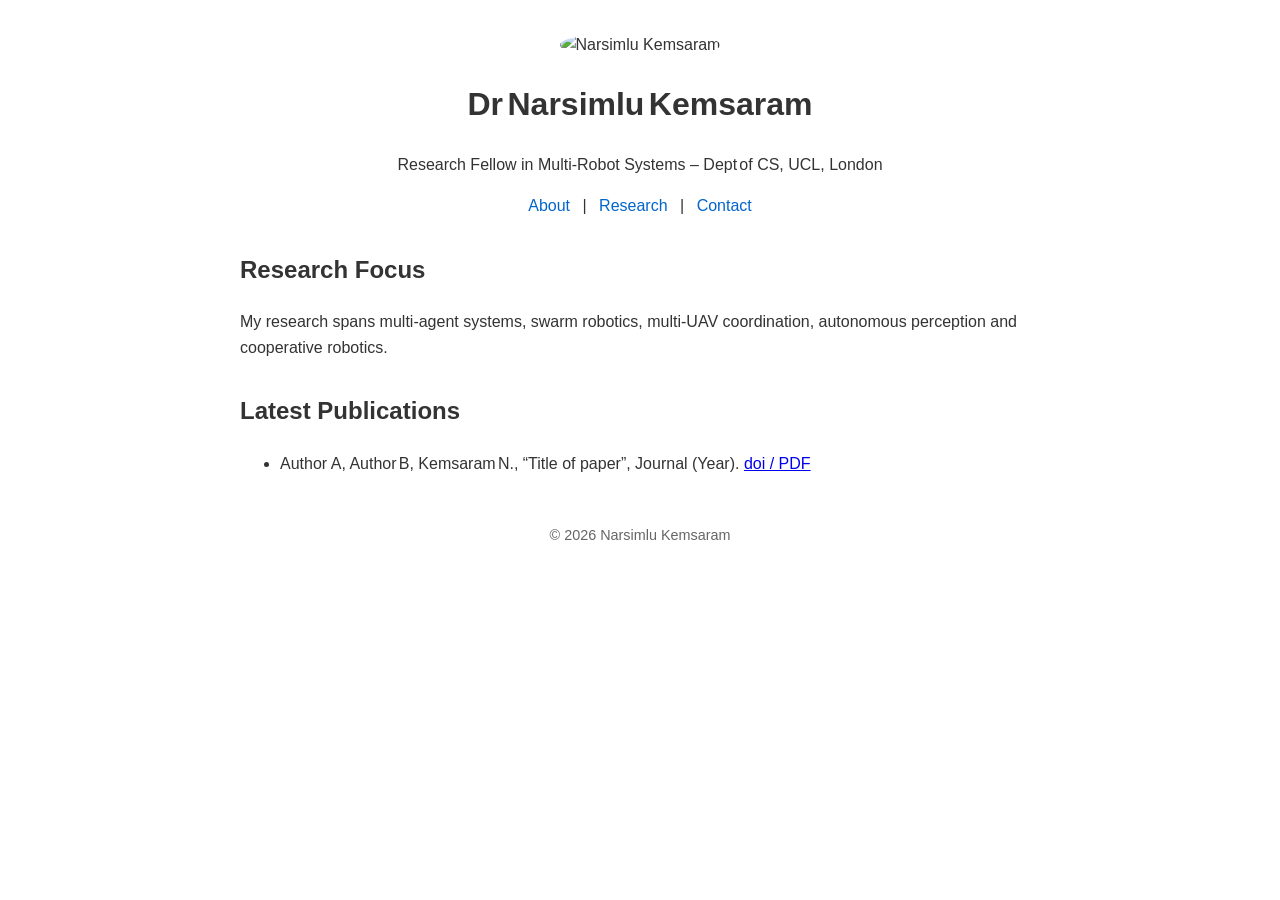
==== index.html @ c3eeff8c "Initial commit" ====
<!DOCTYPE html>
<html lang="en">
<head>
  <meta charset="UTF-8">
  <title>Dr Narsimlu Kemsaram – Research Fellow</title>
  <link rel="stylesheet" href="assets/css/style.css">
</head>
<body>
  <header>
    <img src="assets/img/profile.jpg" alt="Narsimlu Kemsaram" class="profile-photo">
    <h1>Dr Narsimlu Kemsaram</h1>
    <p>Research Fellow in Multi‑Robot Systems – Dept of CS, UCL, London</p>
    <nav>
      <a href="about.html">About</a> |
      <a href="research.html">Research</a> |
      <a href="contact.html">Contact</a>
    </nav>
  </header>
  <main>
    <section>
      <h2>Research Focus</h2>
      <p>My research spans multi-agent systems, swarm robotics, multi-UAV coordination, autonomous perception and cooperative robotics.</p>
    </section>
    <section>
      <h2>Latest Publications</h2>
      <ul>
        <li>Author A, Author B, Kemsaram N., “Title of paper”, Journal (Year). <a href="#">doi / PDF</a></li>
      </ul>
    </section>
  </main>
  <footer>
    &copy; <span id="year"></span> Narsimlu Kemsaram
    <script>document.getElementById('year').textContent = new Date().getFullYear();</script>
  </footer>
</body>
</html>
---- assets/css/style.css ----
body {
  max-width: 800px;
  margin: auto;
  font-family: Arial, sans-serif;
  line-height: 1.6;
  padding: 0 1rem;
  color: #333;
}
header {
  text-align: center;
  margin: 2rem 0;
}
.profile-photo {
  width: 150px;
  height: 150px;
  border-radius: 50%;
}
nav a {
  margin: 0 0.5rem;
  text-decoration: none;
  color: #0066cc;
}
nav a:hover {
  text-decoration: underline;
}
main section {
  margin-bottom: 2rem;
}
footer {
  text-align: center;
  margin: 3rem 0;
  font-size: 0.9rem;
  color: #666;
}
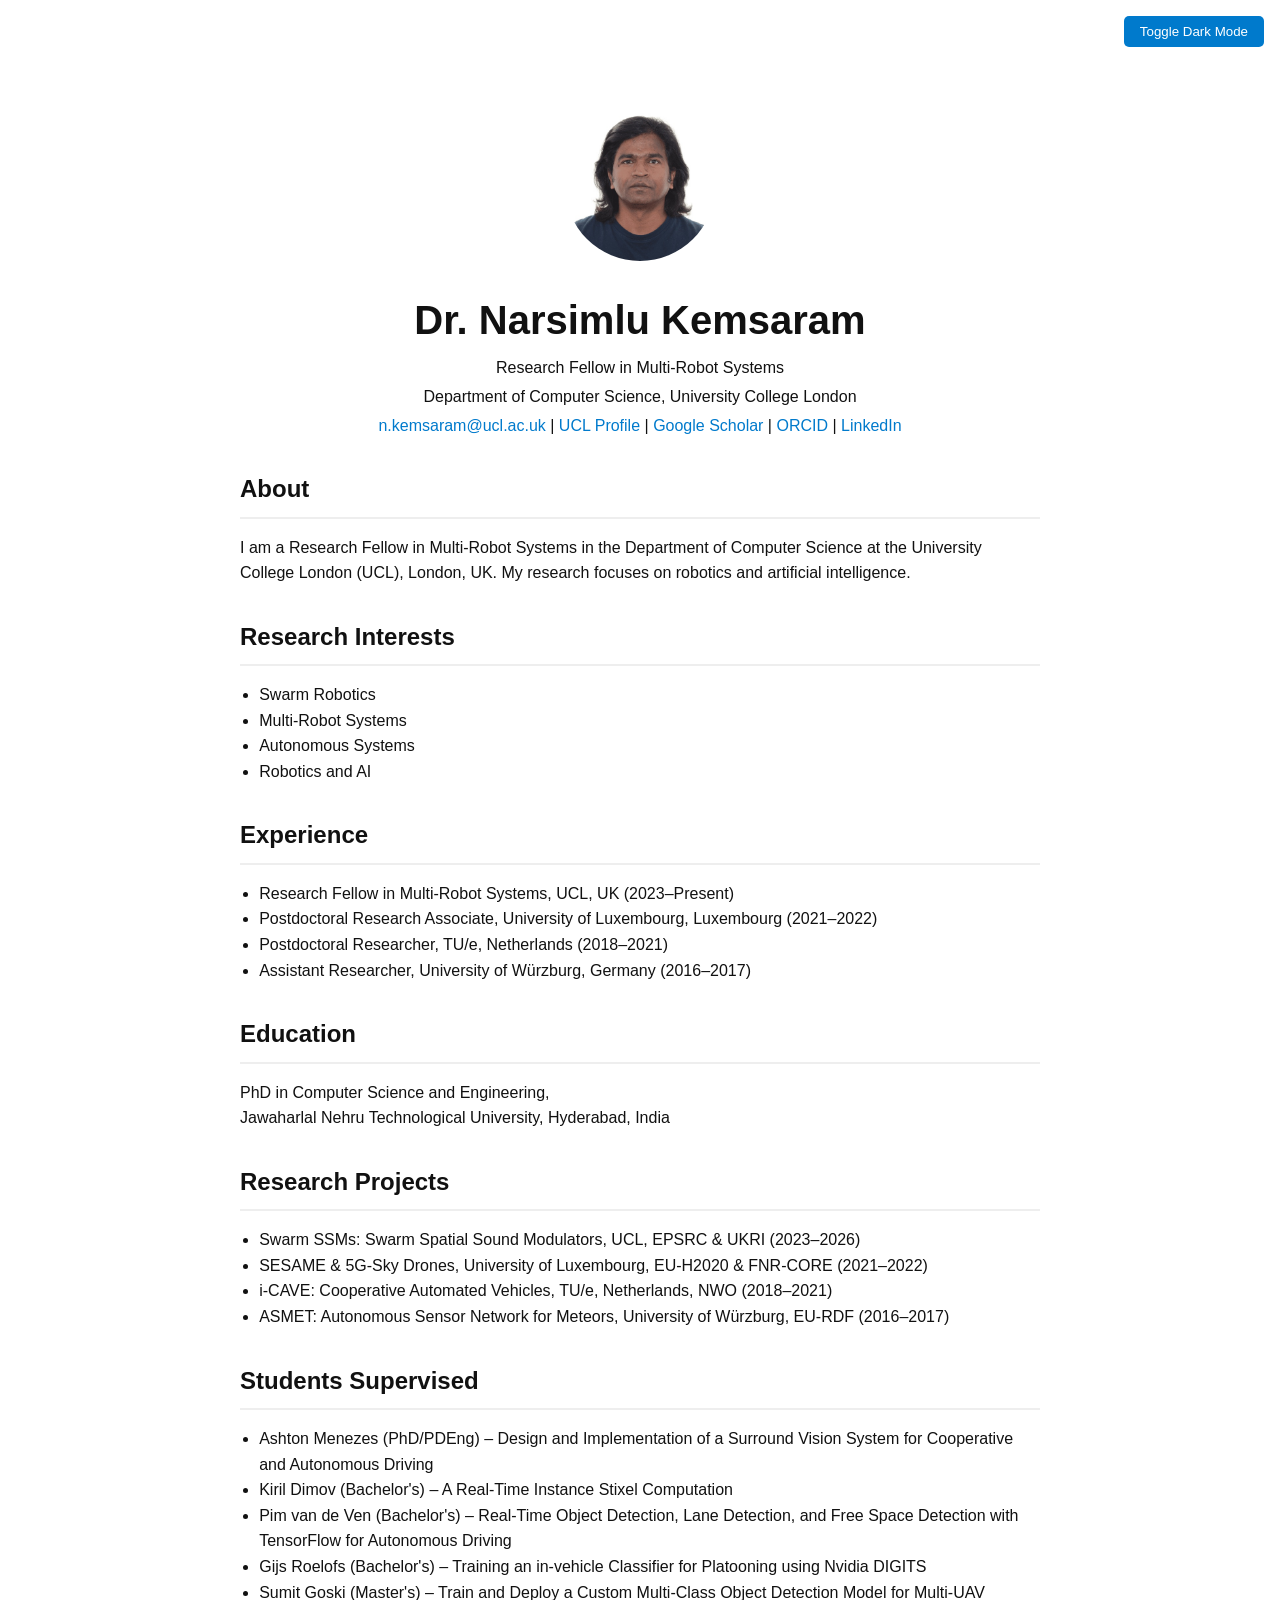
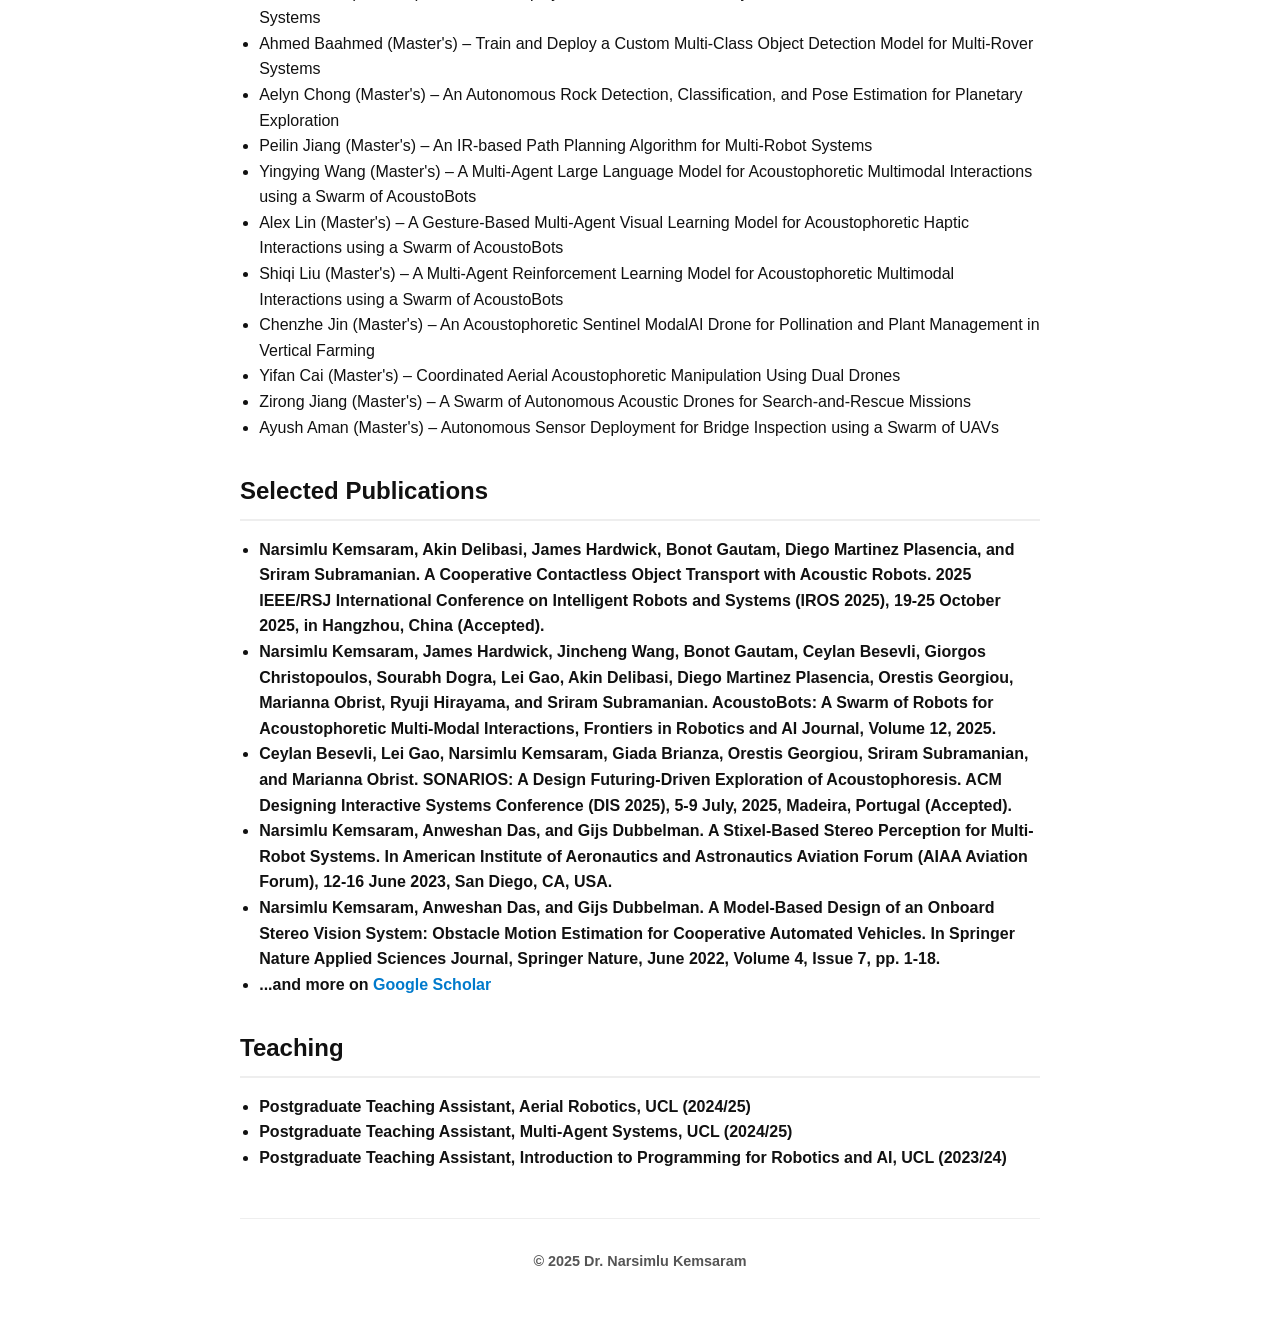
==== commit f2d06c09: "Full new site with dark mode, photo, students section" ====
--- a/index.html
+++ b/index.html
@@ -1,36 +1,128 @@
 <!DOCTYPE html>
 <html lang="en">
 <head>
-  <meta charset="UTF-8">
-  <title>Dr Narsimlu Kemsaram – Research Fellow</title>
-  <link rel="stylesheet" href="assets/css/style.css">
+  <meta charset="UTF-8" />
+  <meta name="viewport" content="width=device-width, initial-scale=1.0" />
+  <title>Dr. Narsimlu Kemsaram</title>
+  <link rel="stylesheet" href="style.css" />
 </head>
 <body>
-  <header>
-    <img src="assets/img/profile.jpg" alt="Narsimlu Kemsaram" class="profile-photo">
-    <h1>Dr Narsimlu Kemsaram</h1>
-    <p>Research Fellow in Multi‑Robot Systems – Dept of CS, UCL, London</p>
-    <nav>
-      <a href="about.html">About</a> |
-      <a href="research.html">Research</a> |
-      <a href="contact.html">Contact</a>
-    </nav>
-  </header>
-  <main>
+  <div class="toggle-container">
+    <button id="toggleButton">Toggle Dark Mode</button>
+  </div>
+
+  <div class="container">
+    <header>
+      <img src="profile.jpg" alt="Dr. Narsimlu Kemsaram" class="profile-photo">
+      <h1>Dr. Narsimlu Kemsaram</h1>
+      <p>Research Fellow in Multi-Robot Systems</p>
+      <p>Department of Computer Science, University College London</p>
+      <p>
+        <a href="mailto:n.kemsaram@ucl.ac.uk">n.kemsaram@ucl.ac.uk</a> |
+        <a href="https://profiles.ucl.ac.uk/93825-narsimlu-kemsaram">UCL Profile</a> |
+        <a href="https://scholar.google.com/citations?user=7NjIbL0AAAAJ&hl=en">Google Scholar</a> |
+        <a href="https://orcid.org/0000-0003-4672-6272">ORCID</a> |
+        <a href="https://www.linkedin.com/in/narsimlukemsaram/">LinkedIn</a>
+      </p>
+    </header>
+
     <section>
-      <h2>Research Focus</h2>
-      <p>My research spans multi-agent systems, swarm robotics, multi-UAV coordination, autonomous perception and cooperative robotics.</p>
+      <h2>About</h2>
+      <p>
+        I am a Research Fellow in Multi-Robot Systems in the Department of Computer Science at the University College London (UCL), London, UK. My research focuses on robotics and artificial intelligence.
+      </p>
     </section>
+
     <section>
-      <h2>Latest Publications</h2>
+      <h2>Research Interests</h2>
       <ul>
-        <li>Author A, Author B, Kemsaram N., “Title of paper”, Journal (Year). <a href="#">doi / PDF</a></li>
+        <li>Swarm Robotics</li>
+        <li>Multi-Robot Systems</li>
+        <li>Autonomous Systems</li>
+        <li>Robotics and AI</li>
       </ul>
     </section>
-  </main>
-  <footer>
-    &copy; <span id="year"></span> Narsimlu Kemsaram
-    <script>document.getElementById('year').textContent = new Date().getFullYear();</script>
-  </footer>
+
+    <section>
+      <h2>Experience</h2>
+      <ul>
+        <li>Research Fellow in Multi-Robot Systems, UCL, UK (2023–Present)</li>
+        <li>Postdoctoral Research Associate, University of Luxembourg, Luxembourg (2021–2022)</li>
+        <li>Postdoctoral Researcher, TU/e, Netherlands (2018–2021)</li>
+        <li>Assistant Researcher, University of Würzburg, Germany (2016–2017)</li>
+      </ul>
+    </section>
+
+    <section>
+      <h2>Education</h2>
+      <p>
+        PhD in Computer Science and Engineering,<br>
+        Jawaharlal Nehru Technological University, Hyderabad, India
+      </p>
+    </section>
+
+    <section>
+      <h2>Research Projects</h2>
+      <ul>
+        <li>Swarm SSMs: Swarm Spatial Sound Modulators, UCL, EPSRC & UKRI (2023–2026)</li>
+        <li>SESAME & 5G-Sky Drones, University of Luxembourg, EU-H2020 & FNR-CORE (2021–2022)</li>
+        <li>i-CAVE: Cooperative Automated Vehicles, TU/e, Netherlands, NWO (2018–2021)</li>
+        <li>ASMET: Autonomous Sensor Network for Meteors, University of Würzburg, EU-RDF (2016–2017)</li>
+      </ul>
+    </section>
+
+    <section>
+      <h2>Students Supervised</h2>
+      <ul>
+        <li>Ashton Menezes (PhD/PDEng) – Design and Implementation of a Surround Vision System for Cooperative and Autonomous Driving</li>
+        <li>Kiril Dimov (Bachelor's) – A Real-Time Instance Stixel Computation</li>
+        <li>Pim van de Ven (Bachelor's) – Real-Time Object Detection, Lane Detection, and Free Space Detection with TensorFlow for Autonomous Driving</li>
+        <li>Gijs Roelofs (Bachelor's) – Training an in-vehicle Classifier for Platooning using Nvidia DIGITS</li>
+        <li>Sumit Goski (Master's) – Train and Deploy a Custom Multi-Class Object Detection Model for Multi-UAV Systems</li>
+        <li>Ahmed Baahmed (Master's) – Train and Deploy a Custom Multi-Class Object Detection Model for Multi-Rover Systems</li>
+        <li>Aelyn Chong (Master's) – An Autonomous Rock Detection, Classification, and Pose Estimation for Planetary Exploration</li>
+        <li>Peilin Jiang (Master's) – An IR-based Path Planning Algorithm for Multi-Robot Systems</li>
+        <li>Yingying Wang (Master's) – A Multi-Agent Large Language Model for Acoustophoretic Multimodal Interactions using a Swarm of AcoustoBots</li>
+        <li>Alex Lin (Master's) – A Gesture-Based Multi-Agent Visual Learning Model for Acoustophoretic Haptic Interactions using a Swarm of AcoustoBots</li>
+        <li>Shiqi Liu (Master's) – A Multi-Agent Reinforcement Learning Model for Acoustophoretic Multimodal Interactions using a Swarm of AcoustoBots</li>
+        <li>Chenzhe Jin (Master's) – An Acoustophoretic Sentinel ModalAI Drone for Pollination and Plant Management in Vertical Farming</li>
+        <li>Yifan Cai (Master's) – Coordinated Aerial Acoustophoretic Manipulation Using Dual Drones</li>
+        <li>Zirong Jiang (Master's) – A Swarm of Autonomous Acoustic Drones for Search-and-Rescue Missions</li>
+        <li>Ayush Aman (Master's) – Autonomous Sensor Deployment for Bridge Inspection using a Swarm of UAVs</li>
+      </ul>
+    </section>
+
+    <section>
+      <h2>Selected Publications</h2>
+      <ul>
+        <li><strong>Narsimlu Kemsaram, Akin Delibasi, James Hardwick, Bonot Gautam, Diego Martinez Plasencia, and Sriram Subramanian. A Cooperative Contactless Object Transport with Acoustic Robots. 2025 IEEE/RSJ International Conference on Intelligent Robots and Systems (IROS 2025), 19-25 October 2025, in Hangzhou, China (Accepted).</li>
+        <li><strong>Narsimlu Kemsaram, James Hardwick, Jincheng Wang, Bonot Gautam, Ceylan Besevli, Giorgos Christopoulos, Sourabh Dogra, Lei Gao, Akin Delibasi, Diego Martinez Plasencia, Orestis Georgiou, Marianna Obrist, Ryuji Hirayama, and Sriram Subramanian. AcoustoBots: A Swarm of Robots for Acoustophoretic Multi-Modal Interactions, Frontiers in Robotics and AI Journal, Volume 12, 2025.</li>
+        <li><strong>Ceylan Besevli, Lei Gao, Narsimlu Kemsaram, Giada Brianza, Orestis Georgiou, Sriram Subramanian, and Marianna Obrist. SONARIOS: A Design Futuring-Driven Exploration of Acoustophoresis. ACM Designing Interactive Systems Conference (DIS 2025), 5-9 July, 2025, Madeira, Portugal (Accepted).</li>
+        <li><strong>Narsimlu Kemsaram, Anweshan Das, and Gijs Dubbelman. A Stixel-Based Stereo Perception for Multi-Robot Systems. In American Institute of Aeronautics and Astronautics Aviation Forum (AIAA Aviation Forum), 12-16 June 2023, San Diego, CA, USA.</li>
+        <li><strong>Narsimlu Kemsaram, Anweshan Das, and Gijs Dubbelman. A Model-Based Design of an Onboard Stereo Vision System: Obstacle Motion Estimation for Cooperative Automated Vehicles. In Springer Nature Applied Sciences Journal, Springer Nature, June 2022, Volume 4, Issue 7, pp. 1-18.</li>
+        <li><strong>...and more on <a href="https://scholar.google.com/citations?user=7NjIbL0AAAAJ&hl=en">Google Scholar</a></strong></li>
+      </ul>
+    </section>
+
+    <section>
+      <h2>Teaching</h2>
+      <ul>
+        <li>Postgraduate Teaching Assistant, Aerial Robotics, UCL (2024/25)</li>
+        <li>Postgraduate Teaching Assistant, Multi-Agent Systems, UCL (2024/25)</li>
+        <li>Postgraduate Teaching Assistant, Introduction to Programming for Robotics and AI, UCL (2023/24)</li>
+      </ul>
+    </section>
+
+    <footer>
+      <p>&copy; 2025 Dr. Narsimlu Kemsaram</p>
+    </footer>
+  </div>
+
+  <script>
+    const toggleButton = document.getElementById('toggleButton');
+    toggleButton.addEventListener('click', () => {
+      document.body.classList.toggle('dark-mode');
+    });
+  </script>
 </body>
-</html>
+</html>
--- a/style.css
+++ b/style.css
@@ -0,0 +1,103 @@
+body {
+  font-family: Arial, Helvetica, sans-serif;
+  background: #ffffff;
+  color: #111111;
+  line-height: 1.6;
+  margin: 0;
+  padding: 0;
+  transition: background 0.3s, color 0.3s;
+}
+
+a {
+  color: #007acc;
+  text-decoration: none;
+}
+
+a:hover {
+  text-decoration: underline;
+}
+
+.container {
+  max-width: 800px;
+  margin: 2rem auto;
+  padding: 1rem;
+}
+
+header {
+  text-align: center;
+  margin-bottom: 2rem;
+}
+
+header h1 {
+  margin: 0.2rem 0;
+  font-size: 2.5rem;
+}
+
+header p {
+  margin: 0.2rem 0;
+  font-size: 1rem;
+}
+
+.profile-photo {
+  max-width: 150px;
+  border-radius: 50%;
+  margin-bottom: 1rem;
+}
+
+section {
+  margin-bottom: 2rem;
+}
+
+section h2 {
+  border-bottom: 2px solid #eee;
+  padding-bottom: 0.5rem;
+  margin-bottom: 1rem;
+}
+
+ul {
+  padding-left: 1.2rem;
+}
+
+footer {
+  text-align: center;
+  margin-top: 3rem;
+  padding-top: 1rem;
+  border-top: 1px solid #eee;
+  font-size: 0.9rem;
+  color: #555;
+}
+
+.toggle-container {
+  text-align: right;
+  padding: 1rem;
+}
+
+#toggleButton {
+  background: #007acc;
+  color: white;
+  border: none;
+  padding: 0.5rem 1rem;
+  cursor: pointer;
+  border-radius: 5px;
+}
+
+#toggleButton:hover {
+  background: #005f99;
+}
+
+body.dark-mode {
+  background: #121212;
+  color: #e0e0e0;
+}
+
+body.dark-mode a {
+  color: #66ccff;
+}
+
+body.dark-mode section h2 {
+  border-bottom: 2px solid #333;
+}
+
+body.dark-mode footer {
+  color: #aaa;
+}
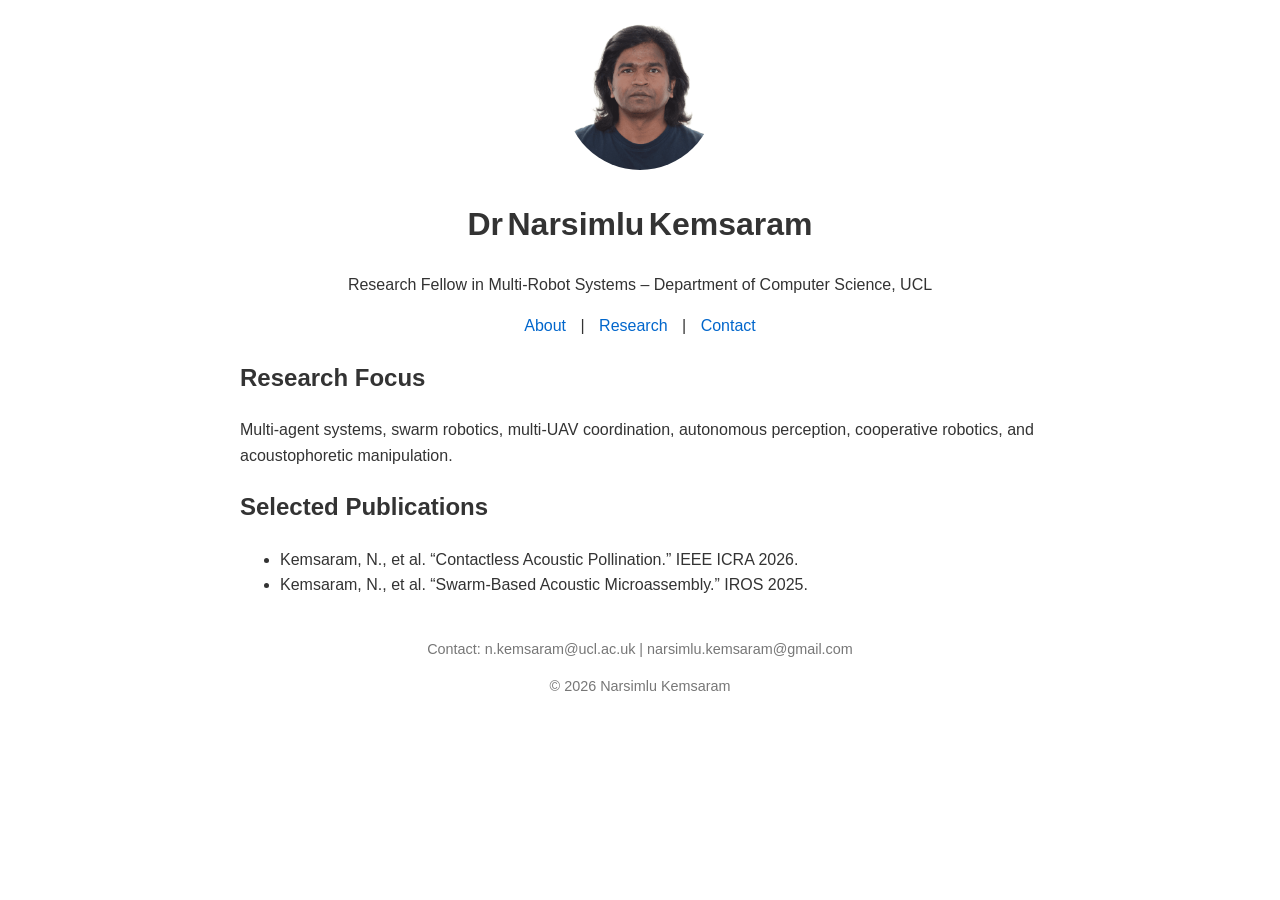
==== commit 26ed6d9f: "Add personal website homepage" ====
--- a/index.html
+++ b/index.html
@@ -1,128 +1,38 @@
 <!DOCTYPE html>
 <html lang="en">
 <head>
-  <meta charset="UTF-8" />
-  <meta name="viewport" content="width=device-width, initial-scale=1.0" />
-  <title>Dr. Narsimlu Kemsaram</title>
-  <link rel="stylesheet" href="style.css" />
+  <meta charset="UTF-8">
+  <title>Dr Narsimlu Kemsaram – Research Fellow</title>
+  <link rel="stylesheet" href="assets/css/style.css">
 </head>
 <body>
-  <div class="toggle-container">
-    <button id="toggleButton">Toggle Dark Mode</button>
-  </div>
-
-  <div class="container">
-    <header>
-      <img src="profile.jpg" alt="Dr. Narsimlu Kemsaram" class="profile-photo">
-      <h1>Dr. Narsimlu Kemsaram</h1>
-      <p>Research Fellow in Multi-Robot Systems</p>
-      <p>Department of Computer Science, University College London</p>
-      <p>
-        <a href="mailto:n.kemsaram@ucl.ac.uk">n.kemsaram@ucl.ac.uk</a> |
-        <a href="https://profiles.ucl.ac.uk/93825-narsimlu-kemsaram">UCL Profile</a> |
-        <a href="https://scholar.google.com/citations?user=7NjIbL0AAAAJ&hl=en">Google Scholar</a> |
-        <a href="https://orcid.org/0000-0003-4672-6272">ORCID</a> |
-        <a href="https://www.linkedin.com/in/narsimlukemsaram/">LinkedIn</a>
-      </p>
-    </header>
-
+  <header>
+    <img src="assets/img/profile.jpg" alt="Narsimlu Kemsaram" class="profile-photo">
+    <h1>Dr Narsimlu Kemsaram</h1>
+    <p>Research Fellow in Multi‑Robot Systems – Department of Computer Science, UCL</p>
+    <nav>
+      <a href="#">About</a> |
+      <a href="#">Research</a> |
+      <a href="#">Contact</a>
+    </nav>
+  </header>
+  <main>
     <section>
-      <h2>About</h2>
-      <p>
-        I am a Research Fellow in Multi-Robot Systems in the Department of Computer Science at the University College London (UCL), London, UK. My research focuses on robotics and artificial intelligence.
-      </p>
+      <h2>Research Focus</h2>
+      <p>Multi-agent systems, swarm robotics, multi-UAV coordination, autonomous perception, cooperative robotics, and acoustophoretic manipulation.</p>
     </section>
-
-    <section>
-      <h2>Research Interests</h2>
-      <ul>
-        <li>Swarm Robotics</li>
-        <li>Multi-Robot Systems</li>
-        <li>Autonomous Systems</li>
-        <li>Robotics and AI</li>
-      </ul>
-    </section>
-
-    <section>
-      <h2>Experience</h2>
-      <ul>
-        <li>Research Fellow in Multi-Robot Systems, UCL, UK (2023–Present)</li>
-        <li>Postdoctoral Research Associate, University of Luxembourg, Luxembourg (2021–2022)</li>
-        <li>Postdoctoral Researcher, TU/e, Netherlands (2018–2021)</li>
-        <li>Assistant Researcher, University of Würzburg, Germany (2016–2017)</li>
-      </ul>
-    </section>
-
-    <section>
-      <h2>Education</h2>
-      <p>
-        PhD in Computer Science and Engineering,<br>
-        Jawaharlal Nehru Technological University, Hyderabad, India
-      </p>
-    </section>
-
-    <section>
-      <h2>Research Projects</h2>
-      <ul>
-        <li>Swarm SSMs: Swarm Spatial Sound Modulators, UCL, EPSRC & UKRI (2023–2026)</li>
-        <li>SESAME & 5G-Sky Drones, University of Luxembourg, EU-H2020 & FNR-CORE (2021–2022)</li>
-        <li>i-CAVE: Cooperative Automated Vehicles, TU/e, Netherlands, NWO (2018–2021)</li>
-        <li>ASMET: Autonomous Sensor Network for Meteors, University of Würzburg, EU-RDF (2016–2017)</li>
-      </ul>
-    </section>
-
-    <section>
-      <h2>Students Supervised</h2>
-      <ul>
-        <li>Ashton Menezes (PhD/PDEng) – Design and Implementation of a Surround Vision System for Cooperative and Autonomous Driving</li>
-        <li>Kiril Dimov (Bachelor's) – A Real-Time Instance Stixel Computation</li>
-        <li>Pim van de Ven (Bachelor's) – Real-Time Object Detection, Lane Detection, and Free Space Detection with TensorFlow for Autonomous Driving</li>
-        <li>Gijs Roelofs (Bachelor's) – Training an in-vehicle Classifier for Platooning using Nvidia DIGITS</li>
-        <li>Sumit Goski (Master's) – Train and Deploy a Custom Multi-Class Object Detection Model for Multi-UAV Systems</li>
-        <li>Ahmed Baahmed (Master's) – Train and Deploy a Custom Multi-Class Object Detection Model for Multi-Rover Systems</li>
-        <li>Aelyn Chong (Master's) – An Autonomous Rock Detection, Classification, and Pose Estimation for Planetary Exploration</li>
-        <li>Peilin Jiang (Master's) – An IR-based Path Planning Algorithm for Multi-Robot Systems</li>
-        <li>Yingying Wang (Master's) – A Multi-Agent Large Language Model for Acoustophoretic Multimodal Interactions using a Swarm of AcoustoBots</li>
-        <li>Alex Lin (Master's) – A Gesture-Based Multi-Agent Visual Learning Model for Acoustophoretic Haptic Interactions using a Swarm of AcoustoBots</li>
-        <li>Shiqi Liu (Master's) – A Multi-Agent Reinforcement Learning Model for Acoustophoretic Multimodal Interactions using a Swarm of AcoustoBots</li>
-        <li>Chenzhe Jin (Master's) – An Acoustophoretic Sentinel ModalAI Drone for Pollination and Plant Management in Vertical Farming</li>
-        <li>Yifan Cai (Master's) – Coordinated Aerial Acoustophoretic Manipulation Using Dual Drones</li>
-        <li>Zirong Jiang (Master's) – A Swarm of Autonomous Acoustic Drones for Search-and-Rescue Missions</li>
-        <li>Ayush Aman (Master's) – Autonomous Sensor Deployment for Bridge Inspection using a Swarm of UAVs</li>
-      </ul>
-    </section>
-
     <section>
       <h2>Selected Publications</h2>
       <ul>
-        <li><strong>Narsimlu Kemsaram, Akin Delibasi, James Hardwick, Bonot Gautam, Diego Martinez Plasencia, and Sriram Subramanian. A Cooperative Contactless Object Transport with Acoustic Robots. 2025 IEEE/RSJ International Conference on Intelligent Robots and Systems (IROS 2025), 19-25 October 2025, in Hangzhou, China (Accepted).</li>
-        <li><strong>Narsimlu Kemsaram, James Hardwick, Jincheng Wang, Bonot Gautam, Ceylan Besevli, Giorgos Christopoulos, Sourabh Dogra, Lei Gao, Akin Delibasi, Diego Martinez Plasencia, Orestis Georgiou, Marianna Obrist, Ryuji Hirayama, and Sriram Subramanian. AcoustoBots: A Swarm of Robots for Acoustophoretic Multi-Modal Interactions, Frontiers in Robotics and AI Journal, Volume 12, 2025.</li>
-        <li><strong>Ceylan Besevli, Lei Gao, Narsimlu Kemsaram, Giada Brianza, Orestis Georgiou, Sriram Subramanian, and Marianna Obrist. SONARIOS: A Design Futuring-Driven Exploration of Acoustophoresis. ACM Designing Interactive Systems Conference (DIS 2025), 5-9 July, 2025, Madeira, Portugal (Accepted).</li>
-        <li><strong>Narsimlu Kemsaram, Anweshan Das, and Gijs Dubbelman. A Stixel-Based Stereo Perception for Multi-Robot Systems. In American Institute of Aeronautics and Astronautics Aviation Forum (AIAA Aviation Forum), 12-16 June 2023, San Diego, CA, USA.</li>
-        <li><strong>Narsimlu Kemsaram, Anweshan Das, and Gijs Dubbelman. A Model-Based Design of an Onboard Stereo Vision System: Obstacle Motion Estimation for Cooperative Automated Vehicles. In Springer Nature Applied Sciences Journal, Springer Nature, June 2022, Volume 4, Issue 7, pp. 1-18.</li>
-        <li><strong>...and more on <a href="https://scholar.google.com/citations?user=7NjIbL0AAAAJ&hl=en">Google Scholar</a></strong></li>
+        <li>Kemsaram, N., et al. “Contactless Acoustic Pollination.” IEEE ICRA 2026.</li>
+        <li>Kemsaram, N., et al. “Swarm-Based Acoustic Microassembly.” IROS 2025.</li>
       </ul>
     </section>
-
-    <section>
-      <h2>Teaching</h2>
-      <ul>
-        <li>Postgraduate Teaching Assistant, Aerial Robotics, UCL (2024/25)</li>
-        <li>Postgraduate Teaching Assistant, Multi-Agent Systems, UCL (2024/25)</li>
-        <li>Postgraduate Teaching Assistant, Introduction to Programming for Robotics and AI, UCL (2023/24)</li>
-      </ul>
-    </section>
-
-    <footer>
-      <p>&copy; 2025 Dr. Narsimlu Kemsaram</p>
-    </footer>
-  </div>
-
-  <script>
-    const toggleButton = document.getElementById('toggleButton');
-    toggleButton.addEventListener('click', () => {
-      document.body.classList.toggle('dark-mode');
-    });
-  </script>
+  </main>
+  <footer>
+    <p>Contact: n.kemsaram@ucl.ac.uk | narsimlu.kemsaram@gmail.com</p>
+    <p>&copy; <span id="year"></span> Narsimlu Kemsaram</p>
+    <script>document.getElementById('year').textContent = new Date().getFullYear();</script>
+  </footer>
 </body>
-</html>+</html>
--- a/assets/css/style.css
+++ b/assets/css/style.css
@@ -0,0 +1,33 @@
+body {
+  font-family: Arial, sans-serif;
+  line-height: 1.6;
+  max-width: 800px;
+  margin: auto;
+  padding: 20px;
+  color: #333;
+}
+header {
+  text-align: center;
+}
+.profile-photo {
+  width: 150px;
+  height: 150px;
+  border-radius: 50%;
+}
+nav a {
+  margin: 0 10px;
+  text-decoration: none;
+  color: #0066cc;
+}
+nav a:hover {
+  text-decoration: underline;
+}
+section {
+  margin-bottom: 20px;
+}
+footer {
+  text-align: center;
+  margin-top: 40px;
+  font-size: 0.9em;
+  color: #777;
+}
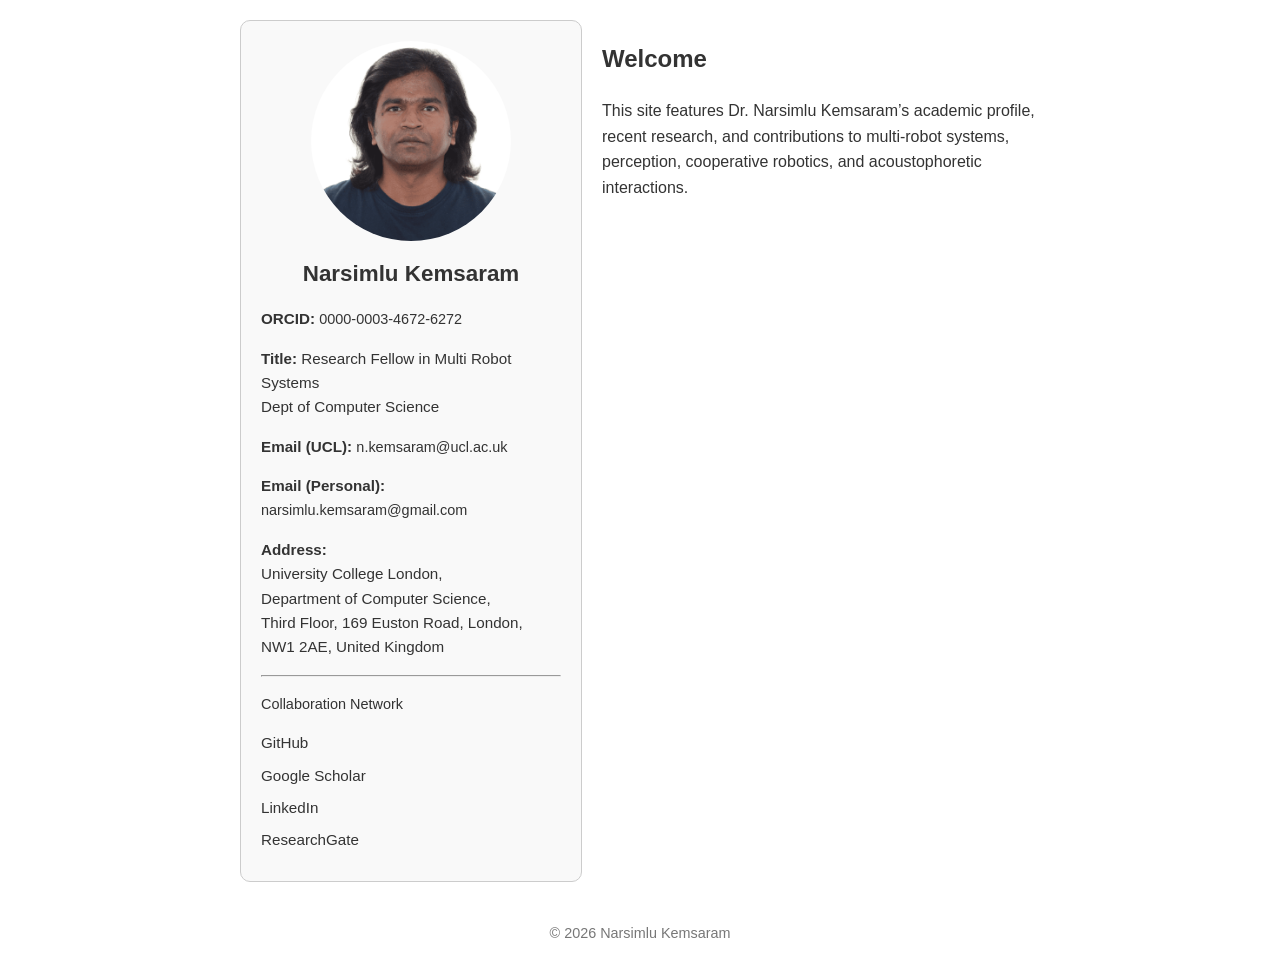
==== commit 8ffd5f46: "Updated homepage with sidebar info" ====
--- a/index.html
+++ b/index.html
@@ -4,33 +4,74 @@
   <meta charset="UTF-8">
   <title>Dr Narsimlu Kemsaram – Research Fellow</title>
   <link rel="stylesheet" href="assets/css/style.css">
+  <style>
+    .container {
+      display: flex;
+      flex-direction: row;
+      gap: 20px;
+    }
+    .sidebar {
+      flex: 0 0 300px;
+      border: 1px solid #ccc;
+      padding: 20px;
+      border-radius: 10px;
+      background-color: #f9f9f9;
+    }
+    .main {
+      flex: 1;
+    }
+    .profile-photo {
+      width: 200px;
+      height: 200px;
+      border-radius: 50%;
+      display: block;
+      margin: auto;
+    }
+    .sidebar h1 {
+      text-align: center;
+      font-size: 1.4em;
+    }
+    .sidebar p, .sidebar a {
+      font-size: 0.95em;
+      color: #333;
+      text-decoration: none;
+    }
+    .sidebar a:hover {
+      text-decoration: underline;
+    }
+    .icon-link {
+      display: flex;
+      align-items: center;
+      gap: 8px;
+      margin-bottom: 8px;
+    }
+  </style>
 </head>
 <body>
-  <header>
-    <img src="assets/img/profile.jpg" alt="Narsimlu Kemsaram" class="profile-photo">
-    <h1>Dr Narsimlu Kemsaram</h1>
-    <p>Research Fellow in Multi‑Robot Systems – Department of Computer Science, UCL</p>
-    <nav>
-      <a href="#">About</a> |
-      <a href="#">Research</a> |
-      <a href="#">Contact</a>
-    </nav>
-  </header>
-  <main>
-    <section>
-      <h2>Research Focus</h2>
-      <p>Multi-agent systems, swarm robotics, multi-UAV coordination, autonomous perception, cooperative robotics, and acoustophoretic manipulation.</p>
-    </section>
-    <section>
-      <h2>Selected Publications</h2>
-      <ul>
-        <li>Kemsaram, N., et al. “Contactless Acoustic Pollination.” IEEE ICRA 2026.</li>
-        <li>Kemsaram, N., et al. “Swarm-Based Acoustic Microassembly.” IROS 2025.</li>
-      </ul>
-    </section>
-  </main>
-  <footer>
-    <p>Contact: n.kemsaram@ucl.ac.uk | narsimlu.kemsaram@gmail.com</p>
+  <div class="container">
+    <div class="sidebar">
+      <img src="assets/img/profile.jpg" alt="Narsimlu Kemsaram" class="profile-photo">
+      <h1>Narsimlu Kemsaram</h1>
+      <p><strong>ORCID:</strong> <a href="https://orcid.org/0000-0003-4672-6272" target="_blank">0000-0003-4672-6272</a></p>
+      <p><strong>Title:</strong> Research Fellow in Multi Robot Systems<br>Dept of Computer Science</p>
+      <p><strong>Email (UCL):</strong> <a href="mailto:n.kemsaram@ucl.ac.uk">n.kemsaram@ucl.ac.uk</a></p>
+      <p><strong>Email (Personal):</strong> <a href="mailto:narsimlu.kemsaram@gmail.com">narsimlu.kemsaram@gmail.com</a></p>
+      <p><strong>Address:</strong><br>University College London,<br>Department of Computer Science,<br>Third Floor, 169 Euston Road, London,<br>NW1 2AE, United Kingdom</p>
+      <hr>
+      <p><a href="#">Collaboration Network</a></p>
+      <div class="icon-link"><a href="https://github.com/narsimlukemsaram" target="_blank">GitHub</a></div>
+      <div class="icon-link"><a href="https://scholar.google.com/citations?user=narsimlu" target="_blank">Google Scholar</a></div>
+      <div class="icon-link"><a href="https://www.linkedin.com/in/narsimlu-kemsaram/" target="_blank">LinkedIn</a></div>
+      <div class="icon-link"><a href="https://www.researchgate.net/profile/Narsimlu-Kemsaram" target="_blank">ResearchGate</a></div>
+    </div>
+
+    <div class="main">
+      <h2>Welcome</h2>
+      <p>This site features Dr. Narsimlu Kemsaram’s academic profile, recent research, and contributions to multi-robot systems, perception, cooperative robotics, and acoustophoretic interactions.</p>
+    </div>
+  </div>
+
+  <footer style="text-align:center; margin-top:40px;">
     <p>&copy; <span id="year"></span> Narsimlu Kemsaram</p>
     <script>document.getElementById('year').textContent = new Date().getFullYear();</script>
   </footer>
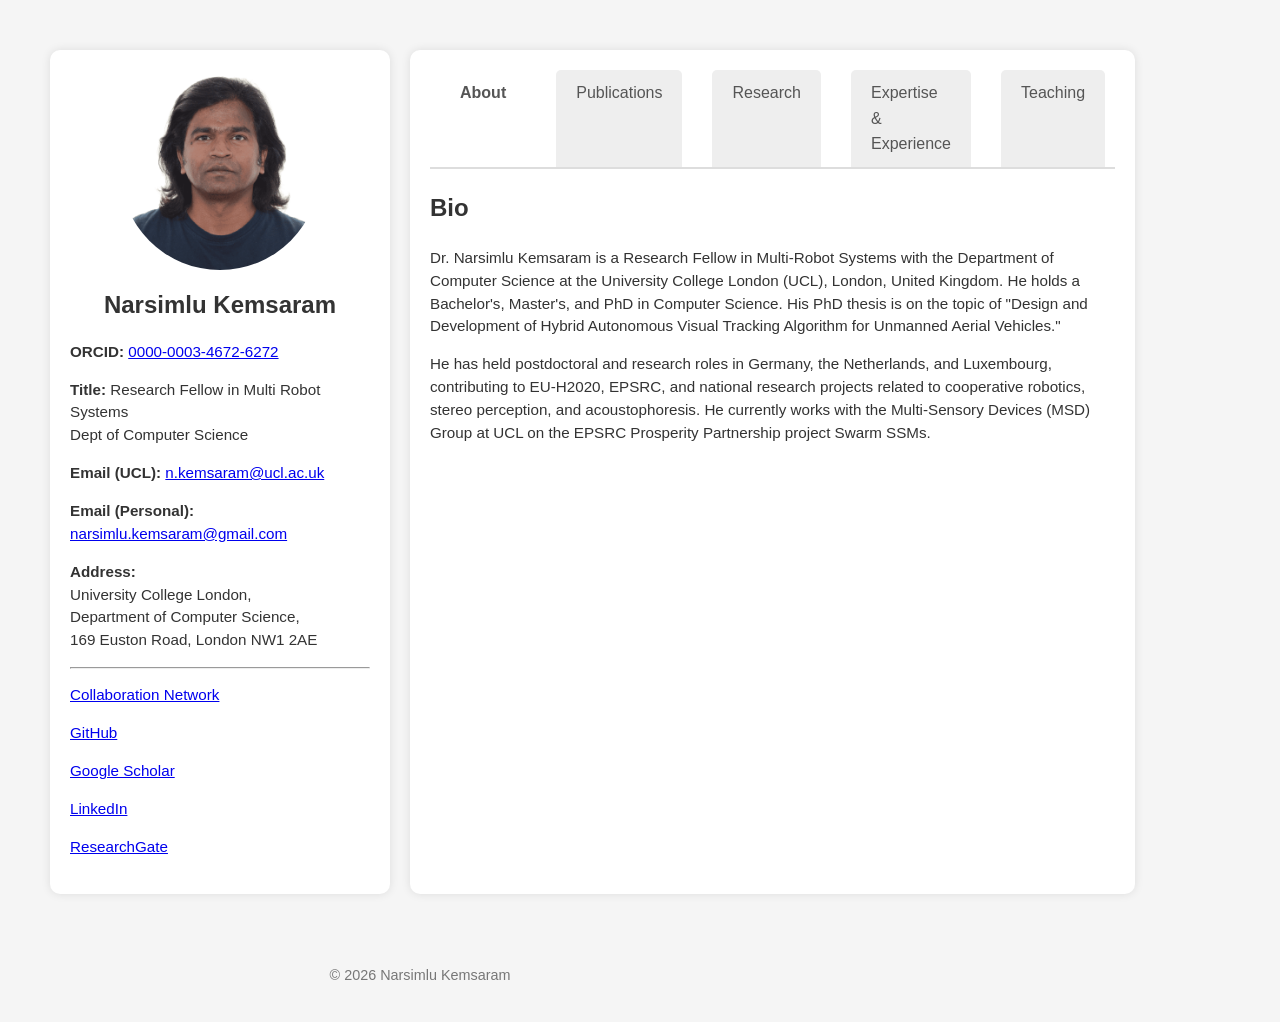
==== commit dcc49cc1: "Updated homepage with sidebar info" ====
--- a/index.html
+++ b/index.html
@@ -5,20 +5,30 @@
   <title>Dr Narsimlu Kemsaram – Research Fellow</title>
   <link rel="stylesheet" href="assets/css/style.css">
   <style>
+    body {
+      font-family: Arial, sans-serif;
+      margin: 0;
+      background-color: #f5f5f5;
+    }
     .container {
       display: flex;
       flex-direction: row;
       gap: 20px;
+      padding: 30px;
     }
     .sidebar {
       flex: 0 0 300px;
-      border: 1px solid #ccc;
+      background: white;
       padding: 20px;
       border-radius: 10px;
-      background-color: #f9f9f9;
+      box-shadow: 0 0 10px rgba(0,0,0,0.1);
     }
     .main {
       flex: 1;
+      background: white;
+      padding: 20px;
+      border-radius: 10px;
+      box-shadow: 0 0 10px rgba(0,0,0,0.1);
     }
     .profile-photo {
       width: 200px;
@@ -27,23 +37,31 @@
       display: block;
       margin: auto;
     }
-    .sidebar h1 {
+    nav.tabs {
+      display: flex;
+      gap: 10px;
+      margin-bottom: 20px;
+      border-bottom: 2px solid #ddd;
+    }
+    nav.tabs a {
+      padding: 10px 20px;
+      text-decoration: none;
+      color: #555;
+      border-radius: 5px 5px 0 0;
+      background: #eee;
+    }
+    nav.tabs a.active {
+      background: #fff;
+      border-bottom: 2px solid white;
+      font-weight: bold;
+    }
+    h1 {
+      font-size: 1.5em;
       text-align: center;
-      font-size: 1.4em;
     }
-    .sidebar p, .sidebar a {
+    .main p, .sidebar p {
       font-size: 0.95em;
-      color: #333;
-      text-decoration: none;
-    }
-    .sidebar a:hover {
-      text-decoration: underline;
-    }
-    .icon-link {
-      display: flex;
-      align-items: center;
-      gap: 8px;
-      margin-bottom: 8px;
+      line-height: 1.5;
     }
   </style>
 </head>
@@ -56,21 +74,29 @@
       <p><strong>Title:</strong> Research Fellow in Multi Robot Systems<br>Dept of Computer Science</p>
       <p><strong>Email (UCL):</strong> <a href="mailto:n.kemsaram@ucl.ac.uk">n.kemsaram@ucl.ac.uk</a></p>
       <p><strong>Email (Personal):</strong> <a href="mailto:narsimlu.kemsaram@gmail.com">narsimlu.kemsaram@gmail.com</a></p>
-      <p><strong>Address:</strong><br>University College London,<br>Department of Computer Science,<br>Third Floor, 169 Euston Road, London,<br>NW1 2AE, United Kingdom</p>
+      <p><strong>Address:</strong><br>University College London,<br>Department of Computer Science,<br>169 Euston Road, London NW1 2AE</p>
       <hr>
       <p><a href="#">Collaboration Network</a></p>
-      <div class="icon-link"><a href="https://github.com/narsimlukemsaram" target="_blank">GitHub</a></div>
-      <div class="icon-link"><a href="https://scholar.google.com/citations?user=narsimlu" target="_blank">Google Scholar</a></div>
-      <div class="icon-link"><a href="https://www.linkedin.com/in/narsimlu-kemsaram/" target="_blank">LinkedIn</a></div>
-      <div class="icon-link"><a href="https://www.researchgate.net/profile/Narsimlu-Kemsaram" target="_blank">ResearchGate</a></div>
+      <p><a href="https://github.com/narsimlukemsaram" target="_blank">GitHub</a></p>
+      <p><a href="https://scholar.google.com/citations?user=narsimlu" target="_blank">Google Scholar</a></p>
+      <p><a href="https://www.linkedin.com/in/narsimlu-kemsaram/" target="_blank">LinkedIn</a></p>
+      <p><a href="https://www.researchgate.net/profile/Narsimlu-Kemsaram" target="_blank">ResearchGate</a></p>
     </div>
-
     <div class="main">
-      <h2>Welcome</h2>
-      <p>This site features Dr. Narsimlu Kemsaram’s academic profile, recent research, and contributions to multi-robot systems, perception, cooperative robotics, and acoustophoretic interactions.</p>
+      <nav class="tabs">
+        <a href="#" class="active">About</a>
+        <a href="publications.html">Publications</a>
+        <a href="#">Research</a>
+        <a href="#">Expertise & Experience</a>
+        <a href="#">Teaching</a>
+      </nav>
+      <section>
+        <h2>Bio</h2>
+        <p>Dr. Narsimlu Kemsaram is a Research Fellow in Multi-Robot Systems with the Department of Computer Science at the University College London (UCL), London, United Kingdom. He holds a Bachelor's, Master's, and PhD in Computer Science. His PhD thesis is on the topic of "Design and Development of Hybrid Autonomous Visual Tracking Algorithm for Unmanned Aerial Vehicles."</p>
+        <p>He has held postdoctoral and research roles in Germany, the Netherlands, and Luxembourg, contributing to EU-H2020, EPSRC, and national research projects related to cooperative robotics, stereo perception, and acoustophoresis. He currently works with the Multi-Sensory Devices (MSD) Group at UCL on the EPSRC Prosperity Partnership project Swarm SSMs.</p>
+      </section>
     </div>
   </div>
-
   <footer style="text-align:center; margin-top:40px;">
     <p>&copy; <span id="year"></span> Narsimlu Kemsaram</p>
     <script>document.getElementById('year').textContent = new Date().getFullYear();</script>
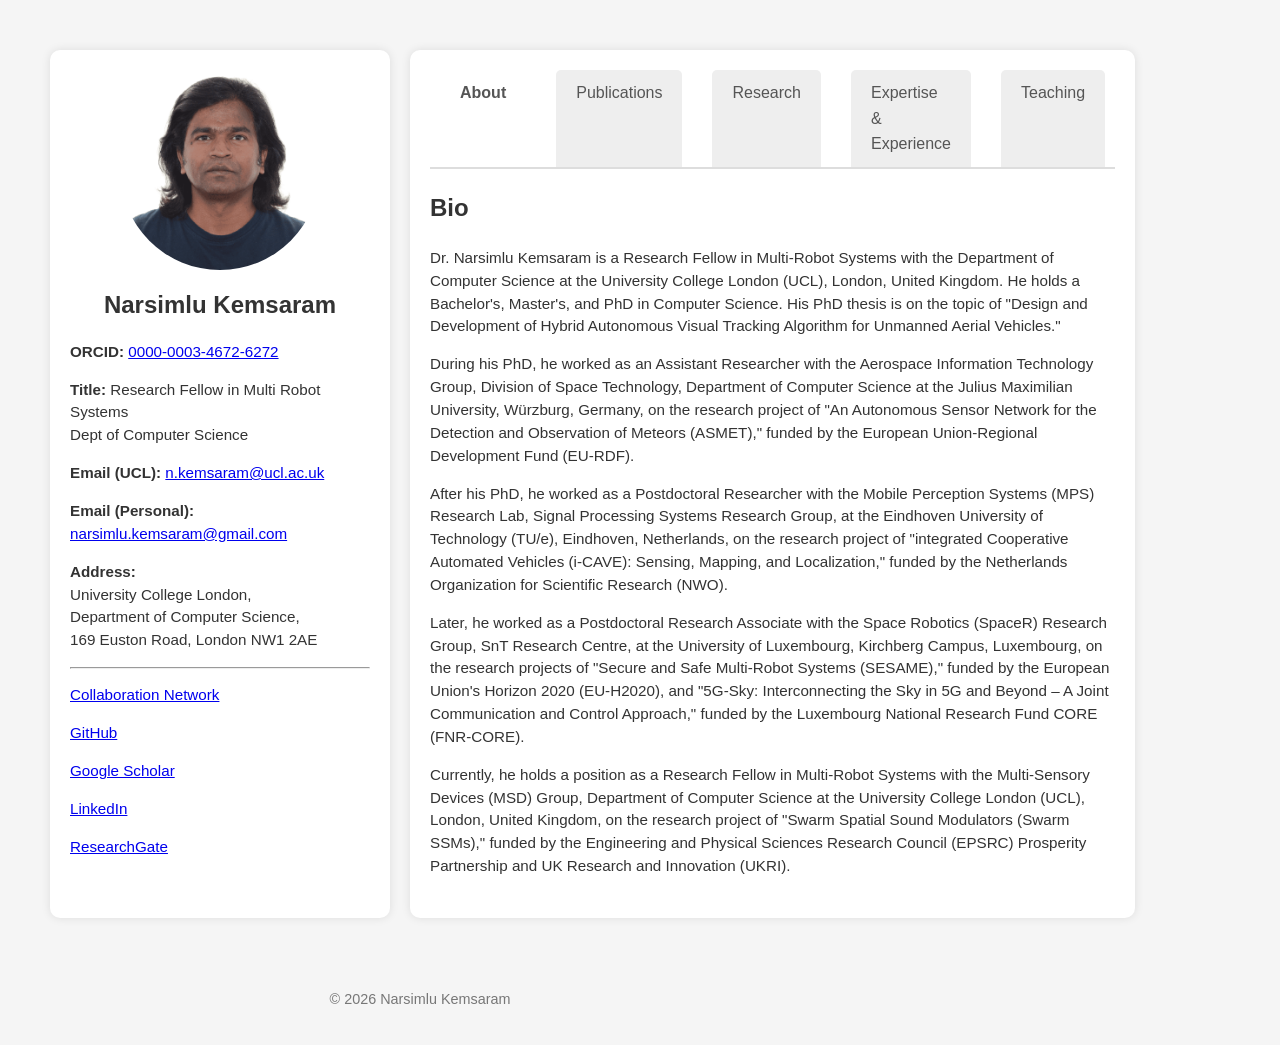
==== commit fe64eba8: "Updated homepage with sidebar info" ====
--- a/index.html
+++ b/index.html
@@ -2,7 +2,7 @@
 <html lang="en">
 <head>
   <meta charset="UTF-8">
-  <title>Dr Narsimlu Kemsaram – Research Fellow</title>
+  <title>Dr. Narsimlu Kemsaram – Research Fellow in Multi-Robot Systems</title>
   <link rel="stylesheet" href="assets/css/style.css">
   <style>
     body {
@@ -93,7 +93,10 @@
       <section>
         <h2>Bio</h2>
         <p>Dr. Narsimlu Kemsaram is a Research Fellow in Multi-Robot Systems with the Department of Computer Science at the University College London (UCL), London, United Kingdom. He holds a Bachelor's, Master's, and PhD in Computer Science. His PhD thesis is on the topic of "Design and Development of Hybrid Autonomous Visual Tracking Algorithm for Unmanned Aerial Vehicles."</p>
-        <p>He has held postdoctoral and research roles in Germany, the Netherlands, and Luxembourg, contributing to EU-H2020, EPSRC, and national research projects related to cooperative robotics, stereo perception, and acoustophoresis. He currently works with the Multi-Sensory Devices (MSD) Group at UCL on the EPSRC Prosperity Partnership project Swarm SSMs.</p>
+        <p>During his PhD, he worked as an Assistant Researcher with the Aerospace Information Technology Group, Division of Space Technology, Department of Computer Science at the Julius Maximilian University, Würzburg, Germany, on the research project of "An Autonomous Sensor Network for the Detection and Observation of Meteors (ASMET)," funded by the European Union-Regional Development Fund (EU-RDF).</p>
+        <p>After his PhD, he worked as a Postdoctoral Researcher with the Mobile Perception Systems (MPS) Research Lab, Signal Processing Systems Research Group, at the Eindhoven University of Technology (TU/e), Eindhoven, Netherlands, on the research project of "integrated Cooperative Automated Vehicles (i-CAVE): Sensing, Mapping, and Localization," funded by the Netherlands Organization for Scientific Research (NWO).</p>
+        <p>Later, he worked as a Postdoctoral Research Associate with the Space Robotics (SpaceR) Research Group, SnT Research Centre, at the University of Luxembourg, Kirchberg Campus, Luxembourg, on the research projects of "Secure and Safe Multi-Robot Systems (SESAME)," funded by the European Union's Horizon 2020 (EU-H2020), and "5G-Sky: Interconnecting the Sky in 5G and Beyond – A Joint Communication and Control Approach," funded by the Luxembourg National Research Fund CORE (FNR-CORE).</p>
+        <p>Currently, he holds a position as a Research Fellow in Multi-Robot Systems with the Multi-Sensory Devices (MSD) Group, Department of Computer Science at the University College London (UCL), London, United Kingdom, on the research project of "Swarm Spatial Sound Modulators (Swarm SSMs)," funded by the Engineering and Physical Sciences Research Council (EPSRC) Prosperity Partnership and UK Research and Innovation (UKRI).</p>
       </section>
     </div>
   </div>
